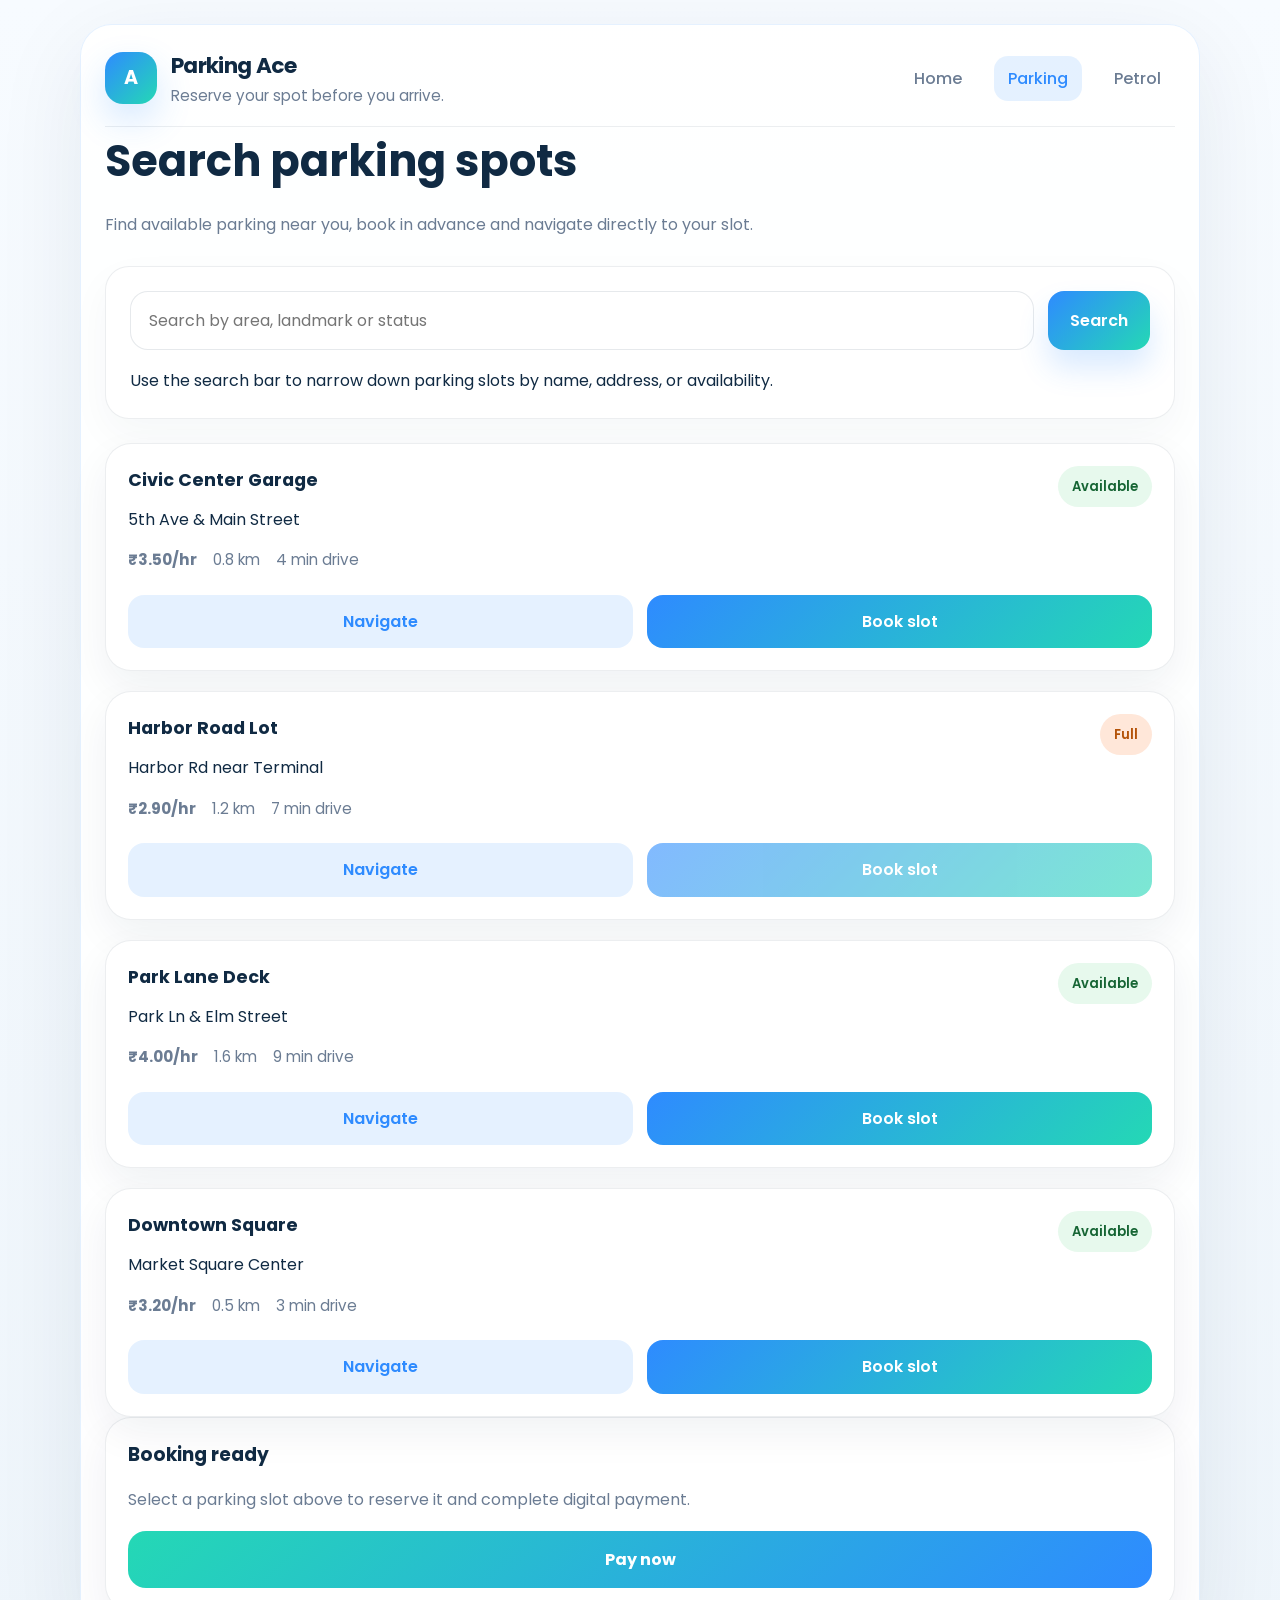
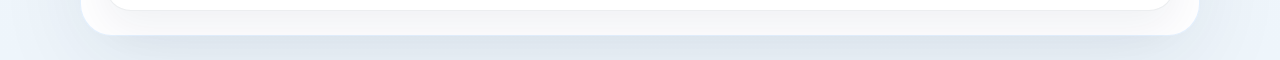
==== parking.html @ 531dcace "added new files" ====
<!DOCTYPE html>
<html lang="en">
<head>
  <meta charset="UTF-8" />
  <meta name="viewport" content="width=device-width, initial-scale=1.0" />
  <title>Parking Ace - Parking</title>
  <link rel="preconnect" href="https://fonts.googleapis.com" />
  <link rel="preconnect" href="https://fonts.gstatic.com" crossorigin />
  <link href="https://fonts.googleapis.com/css2?family=Poppins:wght@400;500;600;700&display=swap" rel="stylesheet" />
  <link rel="stylesheet" href="style.css" />
</head>
<body>
  <div class="parking-shell">
    <header class="site-header">
      <div class="brand">
        <div class="brand-mark">A</div>
        <div>
          <h1>Parking Ace</h1>
          <p>Reserve your spot before you arrive.</p>
        </div>
      </div>
      <nav class="top-nav">
        <a href="index.html" class="nav-item">Home</a>
        <a href="parking.html" class="nav-item active">Parking</a>
        <a href="petrol.html" class="nav-item">Petrol</a>
      </nav>
    </header>

    <main>
      <section>
        <h1 class="page-title">Search parking spots</h1>
        <p class="section-intro">Find available parking near you, book in advance and navigate directly to your slot.</p>
      </section>

      <section class="search-panel">
        <div class="search-bar">
          <input id="searchInput" type="search" placeholder="Search by area, landmark or status" />
          <button class="button button-primary" type="button" onclick="filterParking()">Search</button>
        </div>
        <p>Use the search bar to narrow down parking slots by name, address, or availability.</p>
      </section>

      <section class="parking-grid" id="parkingResults"></section>

      <section id="bookingSummary"></section>
    </main>
  </div>

  <script src="script.js"></script>
</body>
</html>
---- style.css ----
:root {
  color-scheme: light;
  font-family: 'Poppins', sans-serif;
  --bg: #eef5fb;
  --surface: #ffffff;
  --surface-soft: #f4f9ff;
  --text: #102a43;
  --muted: #6b7c93;
  --accent: #2e8bff;
  --accent-soft: #e4f2ff;
  --success: #22c55e;
  --success-soft: #e7f9ed;
  --shadow: 0 24px 90px rgba(16, 42, 67, 0.08);
}

* {
  margin: 0;
  padding: 0;
  box-sizing: border-box;
}

html {
  scroll-behavior: smooth;
}

body {
  background: linear-gradient(180deg, #f7fbff 0%, #eef5fb 100%);
  color: var(--text);
  min-height: 100vh;
}

body, button, input, textarea {
  font: 400 16px/1.6 'Poppins', sans-serif;
}

img {
  max-width: 100%;
  display: block;
}

button, a {
  transition: all 180ms ease;
}

.page-shell {
  width: min(1120px, calc(100% - 32px));
  margin: 24px auto;
  padding: 24px;
  background: rgba(255, 255, 255, 0.9);
  border: 1px solid rgba(46, 139, 255, 0.12);
  border-radius: 32px;
  box-shadow: var(--shadow);
}

.site-header,
.site-footer {
  display: flex;
  align-items: center;
  justify-content: space-between;
  gap: 18px;
  padding-bottom: 18px;
}

.site-header {
  border-bottom: 1px solid rgba(16, 42, 67, 0.08);
}

.brand {
  display: flex;
  align-items: center;
  gap: 14px;
}

.brand-mark {
  width: 52px;
  height: 52px;
  display: grid;
  place-items: center;
  border-radius: 18px;
  background: linear-gradient(135deg, #2e8bff 0%, #24d8b5 100%);
  color: white;
  font-weight: 700;
  font-size: 1.2rem;
  box-shadow: 0 16px 36px rgba(46, 139, 255, 0.2);
}

.brand h1 {
  font-size: 1.35rem;
  letter-spacing: -0.03em;
}

.brand p {
  color: var(--muted);
  font-size: 0.95rem;
}

.top-nav {
  display: flex;
  align-items: center;
  gap: 18px;
  flex-wrap: wrap;
}

.nav-item {
  color: var(--muted);
  text-decoration: none;
  font-weight: 500;
  padding: 10px 14px;
  border-radius: 14px;
}

.nav-item:hover,
.nav-item.active {
  color: var(--accent);
  background: rgba(46, 139, 255, 0.12);
}

.hero {
  display: grid;
  grid-template-columns: 1.4fr 1fr;
  gap: 24px;
  align-items: center;
  padding: 40px 0;
}

.eyebrow {
  display: inline-flex;
  align-items: center;
  gap: 10px;
  margin-bottom: 18px;
  color: var(--accent);
  font-weight: 700;
  text-transform: uppercase;
  letter-spacing: 0.12em;
  font-size: 0.8rem;
}

.hero h2 {
  font-size: clamp(2.2rem, 4vw, 3.4rem);
  line-height: 1.05;
  max-width: 540px;
}

.hero p {
  color: var(--muted);
  max-width: 560px;
  margin-top: 18px;
}

.cta-group {
  display: flex;
  flex-wrap: wrap;
  gap: 14px;
  margin-top: 28px;
}

.button {
  display: inline-flex;
  align-items: center;
  justify-content: center;
  border: none;
  border-radius: 16px;
  padding: 14px 22px;
  text-decoration: none;
  font-weight: 600;
  cursor: pointer;
}

.button-primary {
  background: linear-gradient(135deg, #2e8bff, #24d8b5);
  color: white;
  box-shadow: 0 18px 30px rgba(46, 139, 255, 0.18);
}

.button-secondary {
  background: white;
  color: var(--text);
  border: 1px solid rgba(16, 42, 67, 0.12);
}

.button-primary:hover {
  transform: translateY(-1px);
}

.button-secondary:hover {
  background: var(--surface-soft);
}

.hero-card {
  position: relative;
  background: linear-gradient(180deg, #ffffff 0%, #f7fbff 100%);
  border: 1px solid rgba(46, 139, 255, 0.12);
  border-radius: 30px;
  padding: 28px;
  box-shadow: 0 25px 55px rgba(46, 139, 255, 0.12);
}

.status-chip {
  display: inline-flex;
  align-items: center;
  gap: 10px;
  padding: 10px 14px;
  background: rgba(46, 139, 255, 0.12);
  color: var(--accent);
  border-radius: 999px;
  font-size: 0.9rem;
  margin-bottom: 24px;
}

.stat-grid {
  display: grid;
  grid-template-columns: repeat(2, minmax(0, 1fr));
  gap: 18px;
}

.stat-card {
  padding: 20px;
  border-radius: 24px;
  background: rgba(46, 139, 255, 0.06);
  min-height: 112px;
}

.stat-card span {
  display: block;
  font-size: 1.9rem;
  font-weight: 700;
  color: var(--text);
}

.stat-card small {
  color: var(--muted);
  margin-top: 8px;
}

.feature-panel {
  display: grid;
  grid-template-columns: repeat(3, minmax(0, 1fr));
  gap: 20px;
  padding-bottom: 28px;
}

.feature-card {
  background: var(--surface);
  border: 1px solid rgba(16, 42, 67, 0.08);
  border-radius: 24px;
  padding: 26px;
  box-shadow: 0 18px 40px rgba(16, 42, 67, 0.04);
}

.feature-card h3 {
  margin-bottom: 12px;
  font-size: 1.1rem;
}

.feature-card p {
  color: var(--muted);
  line-height: 1.75;
}

.site-footer {
  border-top: 1px solid rgba(16, 42, 67, 0.08);
  padding-top: 24px;
  margin-top: 12px;
  flex-wrap: wrap;
}

.site-footer p,
.footer-links {
  color: var(--muted);
}

.footer-links {
  display: flex;
  gap: 12px;
  flex-wrap: wrap;
  align-items: center;
}

.footer-links a {
  color: var(--muted);
  text-decoration: none;
}

.footer-links a:hover {
  color: var(--accent);
}

.parking-shell,
.petrol-shell {
  width: min(1120px, calc(100% - 32px));
  margin: 24px auto;
  padding: 24px;
  background: rgba(255, 255, 255, 0.9);
  border: 1px solid rgba(46, 139, 255, 0.12);
  border-radius: 32px;
  box-shadow: var(--shadow);
}

.page-title {
  margin: 0 0 16px;
  font-size: clamp(2rem, 4vw, 2.7rem);
}

.section-intro {
  color: var(--muted);
  margin-bottom: 28px;
  max-width: 720px;
}

.search-panel {
  background: var(--surface);
  border: 1px solid rgba(16, 42, 67, 0.08);
  border-radius: 24px;
  padding: 24px;
  display: grid;
  gap: 18px;
  box-shadow: 0 16px 40px rgba(16, 42, 67, 0.04);
}

.search-bar {
  display: flex;
  gap: 14px;
  flex-wrap: wrap;
}

.search-bar input {
  flex: 1;
  min-width: 220px;
  padding: 16px 18px;
  border-radius: 18px;
  border: 1px solid rgba(16, 42, 67, 0.1);
  outline: none;
}

.search-bar input:focus {
  border-color: var(--accent);
  box-shadow: 0 0 0 4px rgba(46, 139, 255, 0.08);
}

.parking-grid,
.petrol-grid {
  display: grid;
  gap: 20px;
  margin-top: 24px;
}

.parking-card,
.petrol-card,
.booking-card {
  background: var(--surface);
  border: 1px solid rgba(16, 42, 67, 0.08);
  border-radius: 26px;
  padding: 22px;
  box-shadow: 0 16px 40px rgba(16, 42, 67, 0.06);
}

.parking-card:hover,
.petrol-card:hover {
  transform: translateY(-2px);
  box-shadow: 0 24px 45px rgba(16, 42, 67, 0.08);
}

.parking-card {
  transition: transform 180ms ease, box-shadow 180ms ease;
}

.card-title {
  display: flex;
  justify-content: space-between;
  align-items: flex-start;
  gap: 12px;
}

.card-title h3 {
  margin: 0;
  font-size: 1.1rem;
}

.variant-tag {
  border-radius: 999px;
  padding: 10px 14px;
  font-weight: 600;
  font-size: 0.82rem;
}

.available-tag {
  background: var(--success-soft);
  color: #166534;
}

.full-tag {
  background: #ffe7d9;
  color: #b45309;
}

.card-meta {
  display: flex;
  flex-wrap: wrap;
  gap: 16px;
  margin: 16px 0 22px;
  color: var(--muted);
}

.card-meta span {
  display: inline-flex;
  gap: 8px;
  align-items: center;
  font-size: 0.95rem;
}

.card-actions {
  display: flex;
  flex-wrap: wrap;
  gap: 14px;
}

.card-actions button {
  flex: 1;
  min-width: 140px;
  border: none;
  border-radius: 16px;
  padding: 14px 18px;
  cursor: pointer;
  font-weight: 600;
}

.nav-button {
  background: rgba(46, 139, 255, 0.12);
  color: var(--accent);
}

.nav-button:hover {
  background: rgba(46, 139, 255, 0.18);
}

.book-button {
  background: linear-gradient(135deg, #2e8bff, #24d8b5);
  color: white;
}

.book-button[disabled] {
  opacity: 0.6;
  cursor: not-allowed;
}

.booking-card {
  display: grid;
  gap: 16px;
}

.booking-card p {
  color: var(--muted);
  line-height: 1.8;
}

.booking-card .booking-summary {
  display: grid;
  gap: 10px;
}

.booking-card .booking-summary span {
  display: flex;
  justify-content: space-between;
  color: var(--text);
}

.payment-button {
  width: 100%;
  border-radius: 18px;
  padding: 16px;
  border: none;
  background: linear-gradient(135deg, #24d8b5, #2e8bff);
  color: white;
  font-weight: 700;
  cursor: pointer;
}

.payment-button:hover {
  transform: translateY(-1px);
}

@media (max-width: 920px) {
  .hero,
  .feature-panel,
  .search-panel,
  .parking-grid,
  .petrol-grid {
    grid-template-columns: 1fr;
  }

  .page-shell,
  .parking-shell,
  .petrol-shell {
    padding: 20px;
  }
}

@media (max-width: 640px) {
  .site-header,
  .site-footer {
    flex-direction: column;
    align-items: flex-start;
  }

  .top-nav {
    width: 100%;
    justify-content: flex-start;
  }

  .search-bar {
    flex-direction: column;
  }

  .card-actions {
    flex-direction: column;
  }
}
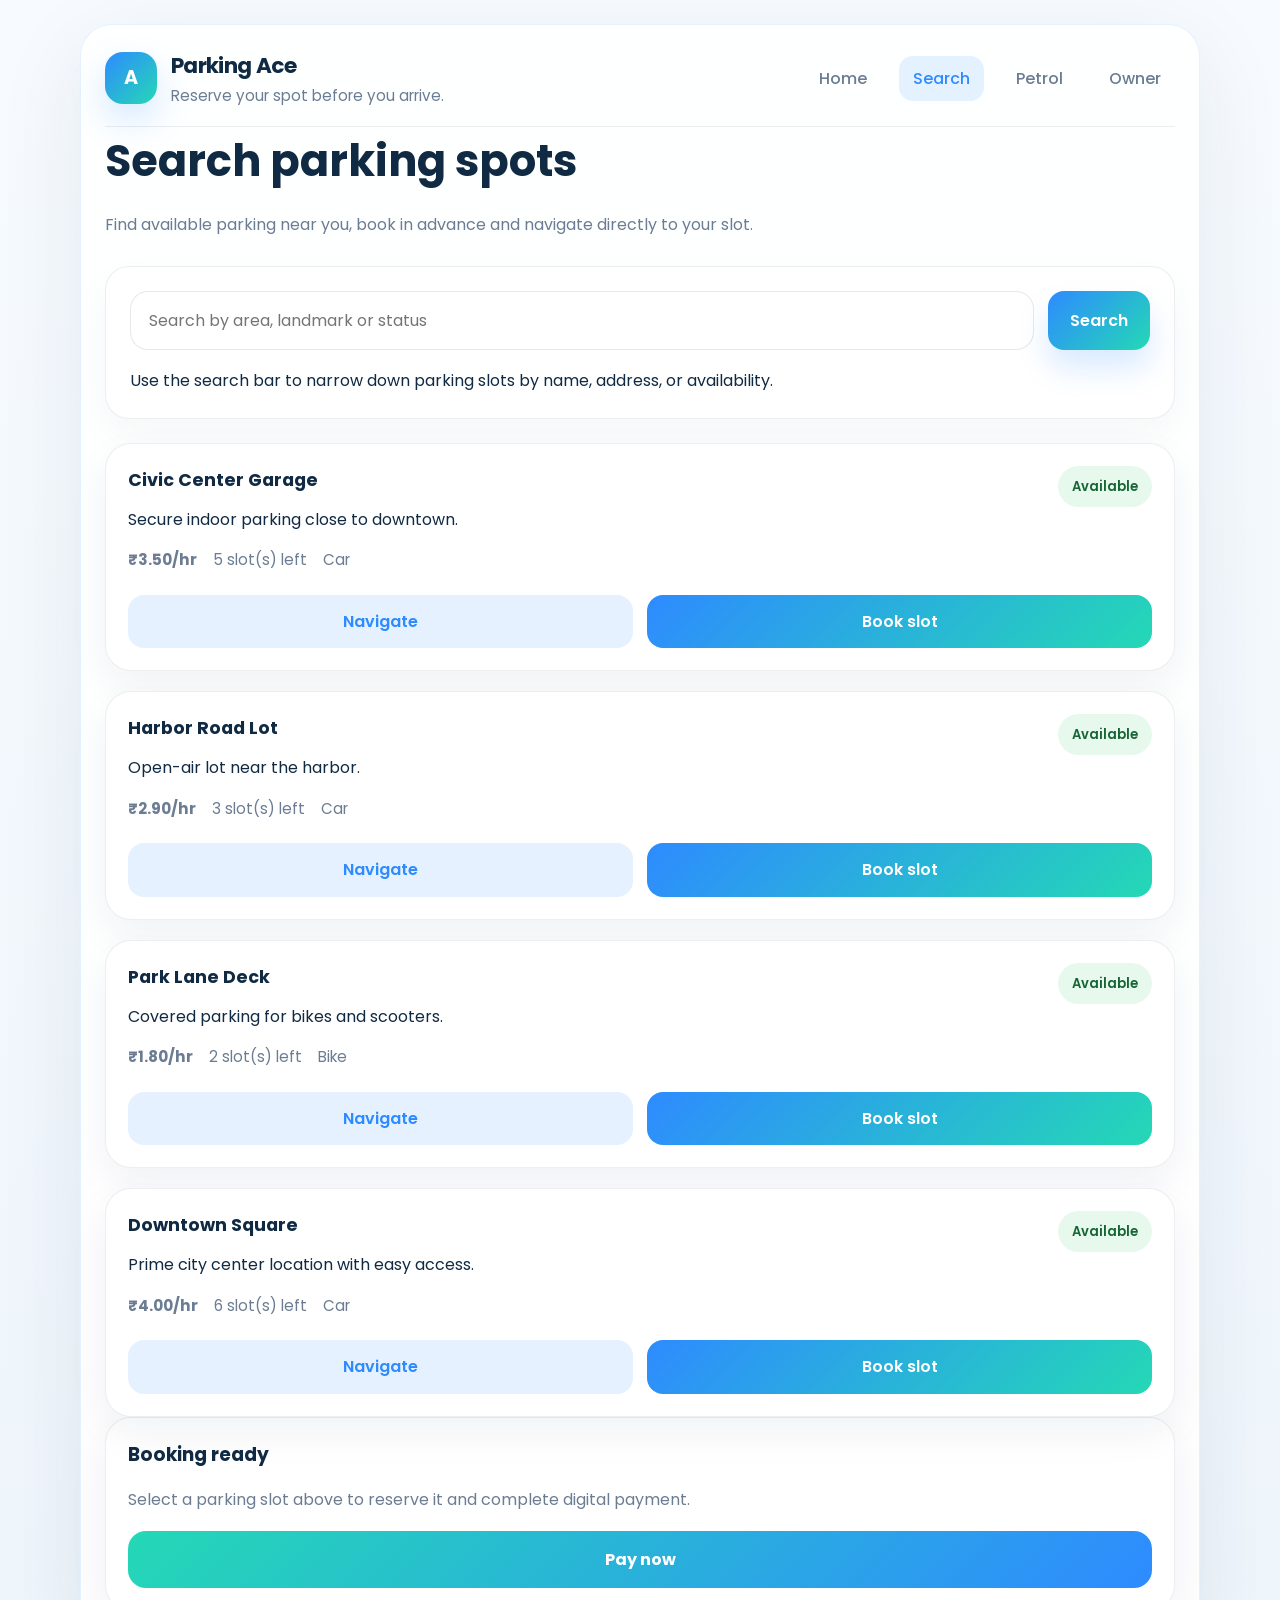
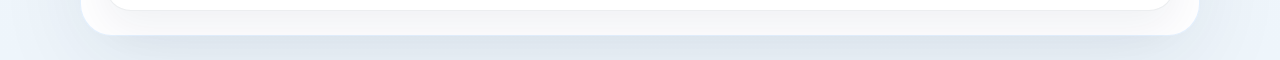
==== commit cf83d635: "added owner page" ====
--- a/parking.html
+++ b/parking.html
@@ -21,8 +21,9 @@
       </div>
       <nav class="top-nav">
         <a href="index.html" class="nav-item">Home</a>
-        <a href="parking.html" class="nav-item active">Parking</a>
+        <a href="search.html" class="nav-item active">Search</a>
         <a href="petrol.html" class="nav-item">Petrol</a>
+        <a href="owner.html" class="nav-item">Owner</a>
       </nav>
     </header>
 
--- a/style.css
+++ b/style.css
@@ -515,3 +515,105 @@
     flex-direction: column;
   }
 }
+
+.form-panel {
+  padding: 28px;
+  background: var(--surface);
+}
+
+.form-grid {
+  display: grid;
+  gap: 18px;
+  grid-template-columns: repeat(2, minmax(0, 1fr));
+  margin-bottom: 18px;
+}
+
+.field-group {
+  display: grid;
+  gap: 10px;
+}
+
+.field-label {
+  font-weight: 600;
+  color: var(--text);
+}
+
+.field-input,
+textarea.field-input {
+  width: 100%;
+  padding: 14px 16px;
+  border-radius: 18px;
+  border: 1px solid rgba(16, 42, 67, 0.12);
+  outline: none;
+  background: var(--surface);
+}
+
+.field-input:focus,
+textarea.field-input:focus {
+  border-color: var(--accent);
+  box-shadow: 0 0 0 4px rgba(46, 139, 255, 0.08);
+}
+
+.stats-row {
+  display: grid;
+  grid-template-columns: repeat(4, minmax(0, 1fr));
+  gap: 18px;
+  margin-bottom: 24px;
+}
+
+.owner-grid {
+  display: grid;
+  grid-template-columns: 1fr;
+  gap: 22px;
+}
+
+.section-header {
+  display: flex;
+  justify-content: space-between;
+  gap: 18px;
+  align-items: flex-start;
+  margin-bottom: 24px;
+}
+
+.empty-state {
+  padding: 42px 28px;
+  border: 1px dashed rgba(16, 42, 67, 0.18);
+  text-align: center;
+  border-radius: 24px;
+  background: rgba(46, 139, 255, 0.05);
+}
+
+.toast-container {
+  position: fixed;
+  right: 24px;
+  bottom: 24px;
+  z-index: 999;
+  display: flex;
+  flex-direction: column;
+  gap: 10px;
+}
+
+.toast {
+  background: rgba(16, 42, 67, 0.95);
+  color: white;
+  padding: 14px 20px;
+  border-radius: 18px;
+  box-shadow: 0 18px 42px rgba(16, 42, 67, 0.16);
+}
+
+.toast-error {
+  background: #b91c1c;
+}
+
+.toast-hidden {
+  opacity: 0;
+  transform: translateY(8px);
+  transition: opacity 220ms ease, transform 220ms ease;
+}
+
+@media (max-width: 920px) {
+  .form-grid,
+  .stats-row {
+    grid-template-columns: 1fr;
+  }
+}
